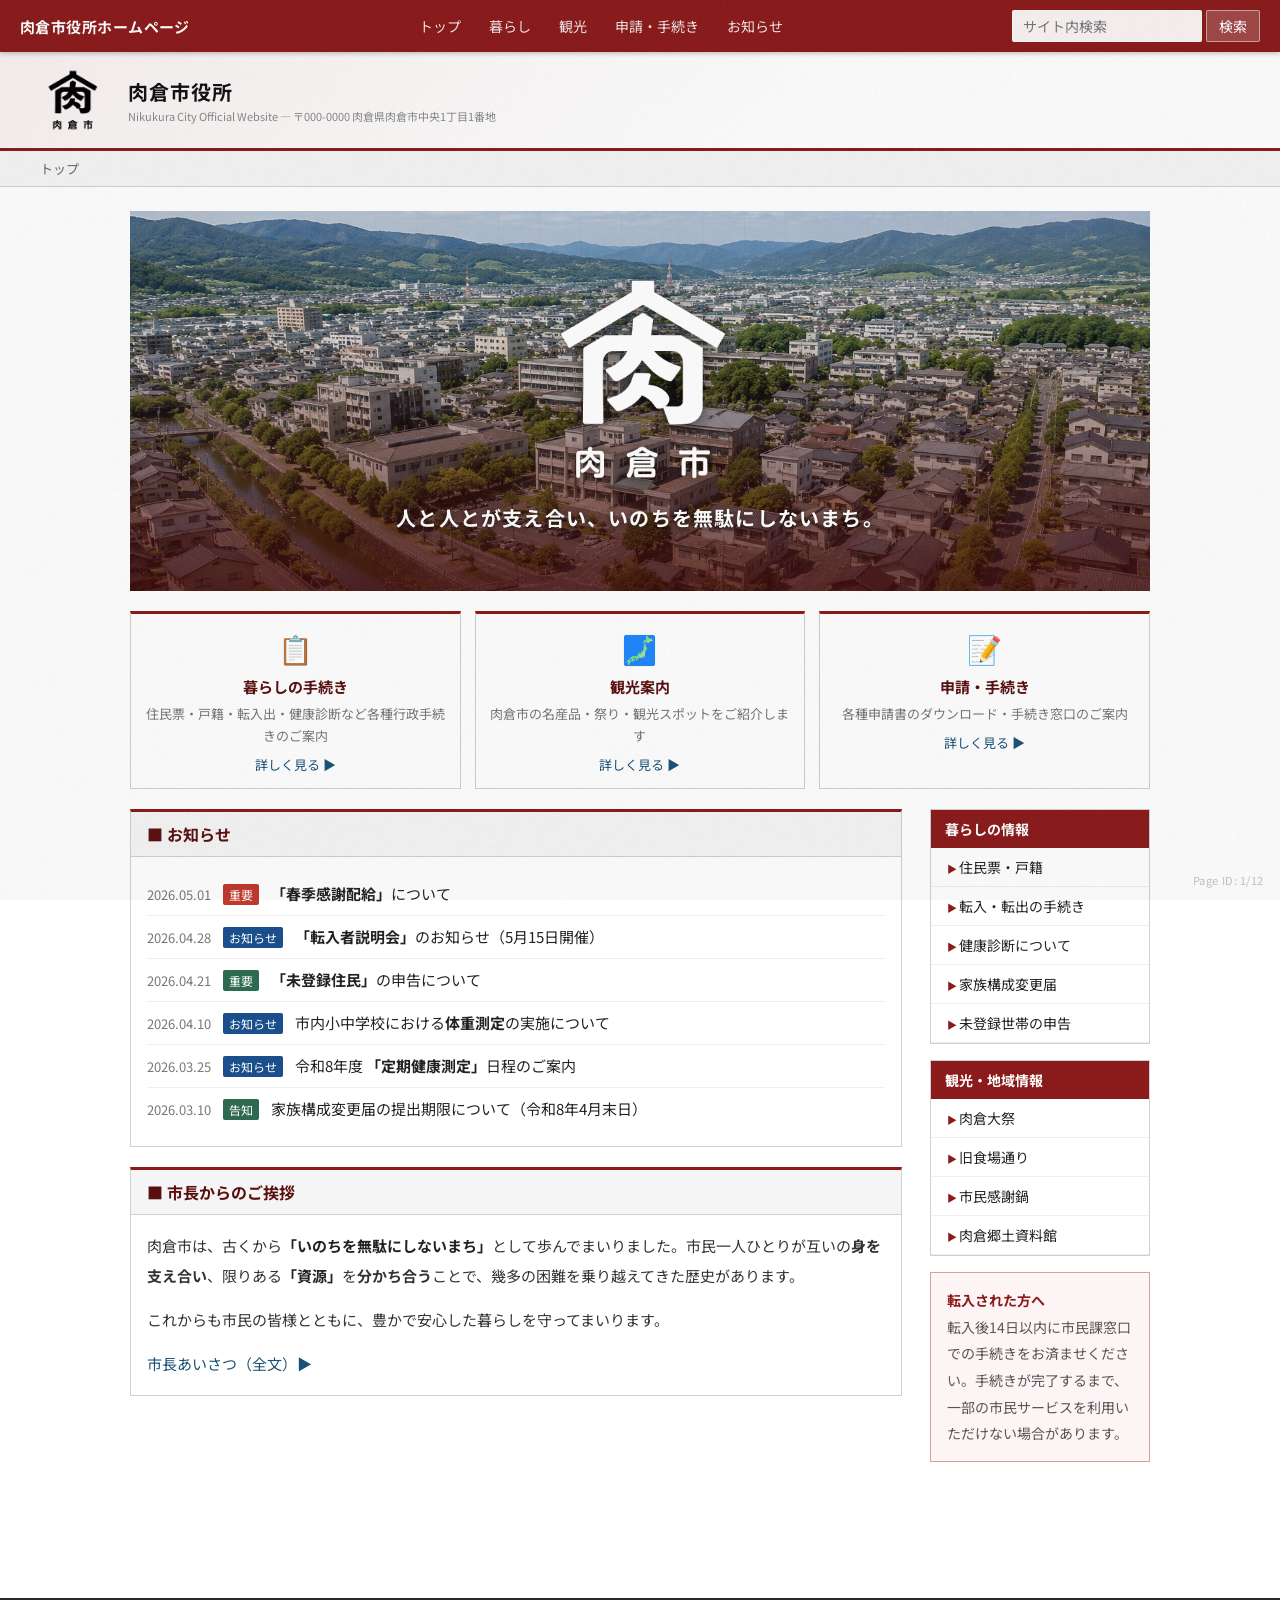
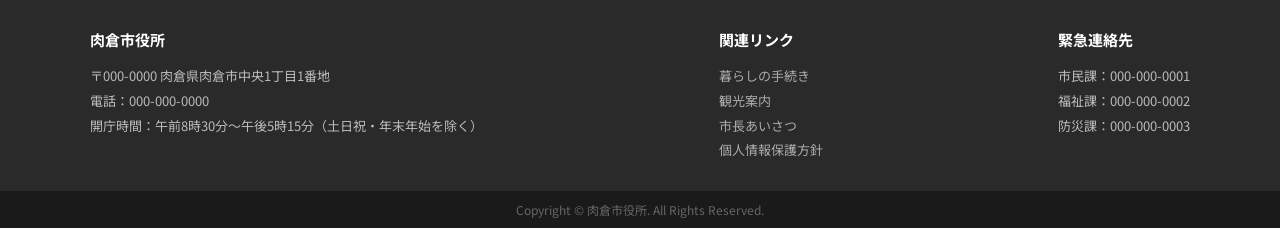
==== index.html @ 46a36680 "肉倉市役所ホームページ 初回コミット Web ARGサイト「肉倉市役所ホームページ」全12ページ。 HTML/CSS/JSのみで構成。検索キーワードによる隠しページ解放機能付き。  Co-Author" ====
<!DOCTYPE html>
<html lang="ja">
<head>
<meta charset="UTF-8">
<meta name="viewport" content="width=device-width, initial-scale=1.0">
<title>肉倉市役所ホームページ</title>
<link rel="stylesheet" href="css/style.css">
<!-- 管理番号: NK-WEB-001 / 最終更新: 2026-05-01 -->
</head>
<body>

<!-- TOPBAR -->
<div id="topbar">
  <a href="index.html" class="site-name" style="text-decoration:none;color:#fff;">肉倉市役所ホームページ</a>
  <nav>
    <a href="index.html">トップ</a>
    <a href="life.html">暮らし</a>
    <a href="tourism.html">観光</a>
    <a href="life.html">申請・手続き</a>
    <a href="index.html#news">お知らせ</a>
  </nav>
  <form id="searchForm">
    <input type="text" id="searchInput" placeholder="サイト内検索">
    <button type="submit">検索</button>
  </form>
</div>

<!-- SITE HEADER -->
<div id="site-header">
  <a href="index.html" style="display:block;flex-shrink:0;"><img src="img/emblem_b.png" alt="肉倉市章" class="city-emblem-img"></a>
  <div class="header-text">
    <h1>肉倉市役所</h1>
    <p>Nikukura City Official Website — 〒000-0000 肉倉県肉倉市中央1丁目1番地</p>
  </div>
</div>

<div class="breadcrumb">
  <a href="index.html">トップ</a>
</div>

<div class="page-wrapper">

  <!-- MAIN VISUAL -->
  <div class="main-visual" style="height:380px;position:relative;overflow:hidden;padding:0;border:none;">
    <img src="img/hero.png" alt="肉倉市の穏やかな町並み" style="width:100%;height:100%;object-fit:cover;display:block;">
    <div style="position:absolute;inset:0;background:linear-gradient(to bottom,rgba(0,0,0,0.05) 30%,rgba(70,10,10,0.75) 100%);"></div>
    <div class="catchcopy" style="position:absolute;inset:0;display:flex;flex-direction:column;align-items:center;justify-content:center;text-align:center;padding:32px;">
      <img src="img/emblem_w.png" alt="肉倉市章" style="width:216px;height:216px;object-fit:contain;display:block;margin:0 auto 16px;filter:drop-shadow(0 2px 8px rgba(0,0,0,0.6));">
      <p style="color:#fff;font-size:20px;font-weight:700;letter-spacing:0.06em;text-shadow:0 1px 6px rgba(0,0,0,0.7);margin:0;">人と人とが支え合い、いのちを無駄にしないまち。</p>
    </div>
  </div>

  <!-- CARD GRID -->
  <div class="card-grid">
    <div class="card">
      <div class="card-icon">📋</div>
      <h4>暮らしの手続き</h4>
      <p>住民票・戸籍・転入出・健康診断など各種行政手続きのご案内</p>
      <a href="life.html" class="card-link">詳しく見る ▶</a>
    </div>
    <div class="card">
      <div class="card-icon">🗾</div>
      <h4>観光案内</h4>
      <p>肉倉市の名産品・祭り・観光スポットをご紹介します</p>
      <a href="tourism.html" class="card-link">詳しく見る ▶</a>
    </div>
    <div class="card">
      <div class="card-icon">📝</div>
      <h4>申請・手続き</h4>
      <p>各種申請書のダウンロード・手続き窓口のご案内</p>
      <a href="life.html" class="card-link">詳しく見る ▶</a>
    </div>
  </div>

  <div class="col-layout">
    <!-- MAIN COL -->
    <div class="main-col">

      <!-- お知らせ -->
      <div class="section-block" id="news">
        <h3>■ お知らせ</h3>
        <div class="section-content">
          <ul class="news-list">
            <li>
              <span class="date">2026.05.01</span>
              <span class="tag tag-important">重要</span>
              <span><span class="suspicious">「春季感謝配給」</span>について</span>
            </li>
            <li>
              <span class="date">2026.04.28</span>
              <span class="tag tag-info">お知らせ</span>
              <span><span class="suspicious">「転入者説明会」</span>のお知らせ（5月15日開催）</span>
            </li>
            <li>
              <span class="date">2026.04.21</span>
              <span class="tag tag-notice">重要</span>
              <span><span class="suspicious">「未登録住民」</span>の申告について</span>
            </li>
            <li>
              <span class="date">2026.04.10</span>
              <span class="tag tag-info">お知らせ</span>
              <span>市内小中学校における<strong>体重測定</strong>の実施について</span>
            </li>
            <li>
              <span class="date">2026.03.25</span>
              <span class="tag tag-info">お知らせ</span>
              <span>令和8年度 <span class="suspicious">「定期健康測定」</span>日程のご案内</span>
            </li>
            <li>
              <span class="date">2026.03.10</span>
              <span class="tag tag-notice">告知</span>
              <span>家族構成変更届の提出期限について（令和8年4月末日）</span>
            </li>
          </ul>
        </div>
      </div>

      <!-- 市長あいさつ -->
      <div class="section-block">
        <h3>■ 市長からのご挨拶</h3>
        <div class="section-content">
          <div class="body-text">
            <p>肉倉市は、古くから<span class="suspicious">「いのちを無駄にしないまち」</span>として歩んでまいりました。市民一人ひとりが互いの<strong>身を支え合い</strong>、限りある<span class="suspicious">「資源」</span>を<strong>分かち合う</strong>ことで、幾多の困難を乗り越えてきた歴史があります。</p>
            <p>これからも市民の皆様とともに、豊かで安心した暮らしを守ってまいります。</p>
            <a href="mayor.html">市長あいさつ（全文）▶</a>
          </div>
        </div>
      </div>

    </div>

    <!-- SIDE COL -->
    <div class="side-col">
      <div class="side-menu">
        <h4>暮らしの情報</h4>
        <ul>
          <li><a href="life.html">住民票・戸籍</a></li>
          <li><a href="life.html">転入・転出の手続き</a></li>
          <li><a href="life.html">健康診断について</a></li>
          <li><a href="life.html">家族構成変更届</a></li>
          <li><a href="life.html">未登録世帯の申告</a></li>
        </ul>
      </div>
      <div class="side-menu">
        <h4>観光・地域情報</h4>
        <ul>
          <li><a href="tourism.html">肉倉大祭</a></li>
          <li><a href="tourism.html">旧食場通り</a></li>
          <li><a href="tourism.html">市民感謝鍋</a></li>
          <li><a href="tourism.html">肉倉郷土資料館</a></li>
        </ul>
      </div>
      <div class="notice-box">
        <strong>転入された方へ</strong><br>
        転入後14日以内に市民課窓口での手続きをお済ませください。手続きが完了するまで、一部の市民サービスを利用いただけない場合があります。
      </div>
    </div>
  </div>

</div>

<footer>
  <div class="footer-inner">
    <div>
      <h4>肉倉市役所</h4>
      〒000-0000 肉倉県肉倉市中央1丁目1番地<br>
      電話：000-000-0000<br>
      開庁時間：午前8時30分〜午後5時15分（土日祝・年末年始を除く）
    </div>
    <div>
      <h4>関連リンク</h4>
      <a href="life.html">暮らしの手続き</a><br>
      <a href="tourism.html">観光案内</a><br>
      <a href="mayor.html">市長あいさつ</a><br>
      <a href="#">個人情報保護方針</a>
    </div>
    <div>
      <h4>緊急連絡先</h4>
      市民課：000-000-0001<br>
      <!-- 供給課への直通は内線のみ -->
      福祉課：000-000-0002<br>
      防災課：000-000-0003
    </div>
  </div>
</footer>
<div class="footer-bottom">
  Copyright © 肉倉市役所. All Rights Reserved.
</div>

<div class="page-number">Page ID: 1/12</div>

<script src="js/search.js"></script>
</body>
</html>
---- css/style.css ----
@import url('https://fonts.googleapis.com/css2?family=Noto+Sans+JP:wght@400;500;700&display=swap');

*, *::before, *::after {
  box-sizing: border-box;
  margin: 0;
  padding: 0;
}

/* ノイズテクスチャを全ページに薄く重ねる */
body::after {
  content: "";
  position: fixed;
  inset: 0;
  background: url('../img/noise.png') repeat;
  opacity: 0.04;
  pointer-events: none;
  z-index: 9990;
}

:root {
  --main: #8b1a1a;
  --main-dark: #5a0f0f;
  --main-light: #c0392b;
  --sub: #f5f5f5;
  --border: #d0d0d0;
  --text: #222;
  --text-light: #555;
  --admin-blue: #1a4f8b;
  --admin-green: #2d6a4f;
  --link: #1a5276;
}

html {
  font-family: "Noto Sans JP", "Yu Gothic", "Meiryo", sans-serif;
  font-size: 16px;
  color: var(--text);
  background: #fff;
}

a {
  color: var(--link);
  text-decoration: none;
}
a:hover {
  text-decoration: underline;
}

/* ===== TOPBAR ===== */
#topbar {
  background: var(--main);
  color: #fff;
  padding: 0 20px;
  display: flex;
  align-items: center;
  justify-content: space-between;
  height: 52px;
  font-size: 14px;
  position: sticky;
  top: 0;
  z-index: 100;
  box-shadow: 0 2px 4px rgba(0,0,0,0.2);
}

#topbar .site-name {
  font-size: 15px;
  font-weight: 700;
  white-space: nowrap;
  color: #fff;
  letter-spacing: 0.03em;
}

#topbar nav {
  display: flex;
  gap: 4px;
  align-items: center;
}

#topbar nav a {
  color: #fff;
  padding: 5px 12px;
  font-size: 14px;
  border-radius: 2px;
  white-space: nowrap;
  opacity: 0.9;
}
#topbar nav a:hover {
  background: rgba(255,255,255,0.15);
  text-decoration: none;
  opacity: 1;
}

/* ===== SEARCH FORM ===== */
#searchForm {
  display: flex;
  align-items: center;
  gap: 4px;
}

#searchInput {
  padding: 5px 10px;
  font-size: 14px;
  border: 1px solid rgba(255,255,255,0.5);
  border-radius: 2px;
  background: rgba(255,255,255,0.95);
  color: #333;
  width: 190px;
  font-family: inherit;
}
#searchInput:focus {
  outline: none;
  border-color: #fff;
  background: #fff;
}

#searchForm button {
  padding: 5px 12px;
  font-size: 14px;
  background: rgba(255,255,255,0.2);
  color: #fff;
  border: 1px solid rgba(255,255,255,0.5);
  border-radius: 2px;
  cursor: pointer;
  font-family: inherit;
}
#searchForm button:hover {
  background: rgba(255,255,255,0.35);
}

/* ===== HEADER BELOW TOPBAR ===== */
#site-header {
  background: linear-gradient(135deg, #f8f1f1 0%, #fff 60%);
  border-bottom: 3px solid var(--main);
  padding: 16px 40px;
  display: flex;
  align-items: center;
  gap: 24px;
}

.city-emblem-img {
  width: 64px;
  height: 64px;
  object-fit: contain;
  display: block;
}

#site-header .header-text h1 {
  font-size: 20px;
  font-weight: 700;
  color: #111;
  letter-spacing: 0.05em;
}
#site-header .header-text p {
  font-size: 11px;
  color: #888;
  margin-top: 2px;
}

/* ===== BREADCRUMB ===== */
.breadcrumb {
  background: var(--sub);
  border-bottom: 1px solid var(--border);
  padding: 8px 40px;
  font-size: 13px;
  color: #888;
}
.breadcrumb a {
  color: #666;
}
.breadcrumb span {
  margin: 0 4px;
}

/* ===== PAGE LAYOUT ===== */
.page-wrapper {
  max-width: 1100px;
  margin: 0 auto;
  padding: 24px 40px 80px;
}

.page-title-bar {
  background: var(--sub);
  border-left: 4px solid var(--main);
  padding: 10px 16px;
  margin-bottom: 24px;
}
.page-title-bar h2 {
  font-size: 22px;
  font-weight: 700;
  color: var(--main-dark);
}

/* ===== TWO COLUMN ===== */
.col-layout {
  display: flex;
  gap: 28px;
}

.main-col {
  flex: 1;
  min-width: 0;
}

.side-col {
  width: 220px;
  flex-shrink: 0;
}

/* ===== SECTION BLOCK ===== */
.section-block {
  border: 1px solid var(--border);
  border-top: 3px solid var(--main);
  margin-bottom: 20px;
  background: #fff;
}
.section-block h3 {
  background: var(--sub);
  border-bottom: 1px solid var(--border);
  padding: 10px 16px;
  font-size: 16px;
  font-weight: 700;
  color: var(--main-dark);
}
.section-block .section-content {
  padding: 16px;
}

/* ===== NEWS LIST ===== */
.news-list {
  list-style: none;
}
.news-list li {
  border-bottom: 1px solid #eee;
  padding: 10px 0;
  display: flex;
  gap: 12px;
  align-items: baseline;
  font-size: 15px;
}
.news-list li:last-child {
  border-bottom: none;
}
.news-list .date {
  color: #777;
  font-size: 13px;
  white-space: nowrap;
}
.news-list .tag {
  font-size: 12px;
  padding: 2px 6px;
  border-radius: 2px;
  white-space: nowrap;
}
.tag-important {
  background: #c0392b;
  color: #fff;
}
.tag-info {
  background: var(--admin-blue);
  color: #fff;
}
.tag-notice {
  background: var(--admin-green);
  color: #fff;
}

/* ===== MAIN VISUAL ===== */
.main-visual {
  background: linear-gradient(180deg, #e8d5d5 0%, #f0e8e8 100%);
  height: 200px;
  display: flex;
  align-items: center;
  justify-content: center;
  border: 1px solid var(--border);
  margin-bottom: 20px;
  position: relative;
  overflow: hidden;
}
.main-visual .catchcopy {
  text-align: center;
  z-index: 1;
}
.main-visual .catchcopy p {
  font-size: 18px;
  font-weight: 700;
  color: var(--main-dark);
  letter-spacing: 0.08em;
  text-shadow: 0 1px 2px rgba(255,255,255,0.8);
}
.main-visual .catchcopy small {
  font-size: 12px;
  color: #666;
  display: block;
  margin-top: 4px;
}
.main-visual::before {
  content: "";
  position: absolute;
  inset: 0;
  background: repeating-linear-gradient(
    90deg,
    transparent,
    transparent 40px,
    rgba(139,26,26,0.03) 40px,
    rgba(139,26,26,0.03) 41px
  );
}

/* ===== CARD GRID ===== */
.card-grid {
  display: grid;
  grid-template-columns: repeat(3, 1fr);
  gap: 14px;
  margin-bottom: 20px;
}

.card {
  border: 1px solid var(--border);
  border-top: 3px solid var(--main);
  padding: 14px;
  background: #fff;
  text-align: center;
}
.card .card-icon {
  font-size: 28px;
  margin-bottom: 8px;
}
.card h4 {
  font-size: 15px;
  font-weight: 700;
  color: var(--main-dark);
  margin-bottom: 6px;
}
.card p {
  font-size: 13px;
  color: #777;
  line-height: 1.7;
}
.card a.card-link {
  display: block;
  margin-top: 8px;
  font-size: 13px;
  color: var(--link);
}

/* ===== SIDE MENU ===== */
.side-menu {
  border: 1px solid var(--border);
  margin-bottom: 16px;
}
.side-menu h4 {
  background: var(--main);
  color: #fff;
  padding: 9px 14px;
  font-size: 14px;
  font-weight: 700;
}
.side-menu ul {
  list-style: none;
}
.side-menu ul li a {
  display: block;
  padding: 9px 16px;
  font-size: 14px;
  border-bottom: 1px solid #eee;
  color: var(--text);
}
.side-menu ul li a::before {
  content: "▶ ";
  font-size: 10px;
  color: var(--main);
}
.side-menu ul li a:hover {
  background: var(--sub);
  text-decoration: none;
}

/* ===== NOTICE BOX ===== */
.notice-box {
  border: 1px solid #d4a0a0;
  background: #fdf5f5;
  padding: 14px 16px;
  margin-bottom: 16px;
  font-size: 14px;
  color: #555;
  line-height: 1.9;
}
.notice-box strong {
  color: var(--main);
}

/* ===== TABLE ===== */
.admin-table {
  width: 100%;
  border-collapse: collapse;
  font-size: 14px;
  margin-bottom: 16px;
}
.admin-table th {
  background: var(--sub);
  border: 1px solid var(--border);
  padding: 9px 12px;
  text-align: left;
  font-weight: 700;
  color: var(--main-dark);
}
.admin-table td {
  border: 1px solid var(--border);
  padding: 9px 12px;
  vertical-align: top;
}
.admin-table tr:nth-child(even) td {
  background: #fafafa;
}

/* ===== BODY TEXT ===== */
.body-text {
  font-size: 15px;
  line-height: 2;
  color: #333;
}
.body-text p {
  margin-bottom: 14px;
}
.body-text ul {
  margin: 10px 0 14px 22px;
}
.body-text ul li {
  margin-bottom: 6px;
}
.body-text h3 {
  font-size: 16px;
  font-weight: 700;
  color: var(--main-dark);
  border-bottom: 1px solid var(--border);
  padding-bottom: 4px;
  margin: 20px 0 12px;
}

/* ===== FOOTER ===== */
footer {
  background: #2a2a2a;
  color: #bbb;
  padding: 28px 40px;
  font-size: 13px;
  line-height: 1.9;
  margin-top: 40px;
}
footer .footer-inner {
  max-width: 1100px;
  margin: 0 auto;
  display: flex;
  justify-content: space-between;
  gap: 40px;
}
footer h4 {
  color: #fff;
  font-size: 15px;
  margin-bottom: 10px;
}
footer a {
  color: #aaa;
}
.footer-bottom {
  background: #1a1a1a;
  text-align: center;
  padding: 10px;
  font-size: 12px;
  color: #666;
}

/* ===== PAGE NUMBER ===== */
.page-number {
  position: fixed;
  right: 16px;
  bottom: 12px;
  font-size: 11px;
  color: #aaa;
  opacity: 0.7;
  letter-spacing: 0.05em;
  z-index: 50;
  user-select: none;
}

/* ===== DOCUMENT STYLE (for hidden pages) ===== */
.doc-header {
  border: 1px solid var(--border);
  background: #f9f9f9;
  padding: 12px 16px;
  margin-bottom: 20px;
  font-size: 11px;
  color: #666;
}
.doc-header .doc-title {
  font-size: 16px;
  font-weight: 700;
  color: #222;
  margin-bottom: 4px;
}
.doc-header .doc-meta {
  display: flex;
  gap: 20px;
  flex-wrap: wrap;
}

.classified-banner {
  background: var(--main);
  color: #fff;
  text-align: center;
  padding: 6px;
  font-size: 11px;
  font-weight: 700;
  letter-spacing: 0.1em;
  margin-bottom: 16px;
}

/* ===== KEYWORD HIGHLIGHT ===== */
/* 検索キーワード：太字＋下線でさりげなく目立たせる */
.kw {
  font-weight: 700;
  text-decoration: underline;
  text-decoration-style: dotted;
  text-underline-offset: 3px;
  color: inherit;
  cursor: default;
}
/* 怪しいワード：鍵カッコ付きで太字 */
.suspicious {
  font-weight: 700;
  color: #222;
}

/* ===== GLITCH / HORROR EFFECTS ===== */
.redtext {
  color: #c0392b;
  font-weight: 700;
}

.faded-text {
  color: #ccc;
  font-size: 11px;
}

.hidden-hint {
  color: #f5f5f5;
  font-size: 11px;
  user-select: text;
  cursor: default;
}
.hidden-hint:hover {
  color: #999;
}

.glitch-text {
  animation: glitch 0.3s infinite;
}

@keyframes glitch {
  0%   { transform: translate(0); }
  25%  { transform: translate(-1px, 1px); }
  50%  { transform: translate(1px, -1px); }
  75%  { transform: translate(-1px, -1px); }
  100% { transform: translate(0); }
}

/* ===== MISSING PAGE EFFECTS ===== */
#missing-content {
  display: none;
}
#missing-deleted-msg {
  text-align: center;
  padding: 60px 20px;
  font-size: 18px;
  color: #999;
}

/* ===== 404 PAGE ===== */
#not404-phase1 {
  text-align: center;
  padding: 60px 20px;
}
#not404-phase1 h2 {
  font-size: 72px;
  color: #ddd;
  font-weight: 700;
}
#not404-phase1 p {
  color: #999;
  font-size: 14px;
  margin-top: 8px;
}

#not404-phase2 {
  display: none;
}

.scan-line {
  position: fixed;
  top: 0;
  left: 0;
  right: 0;
  height: 2px;
  background: rgba(139,26,26,0.4);
  animation: scan 3s linear infinite;
  pointer-events: none;
  z-index: 9999;
  display: none;
}

@keyframes scan {
  from { top: 0; }
  to   { top: 100vh; }
}

.system-alert {
  position: fixed;
  bottom: 48px;
  left: 50%;
  transform: translateX(-50%);
  background: var(--main-dark);
  color: #fff;
  padding: 10px 24px;
  font-size: 12px;
  border: 1px solid var(--main-light);
  z-index: 200;
  display: none;
  white-space: nowrap;
  box-shadow: 0 0 20px rgba(139,26,26,0.6);
  animation: pulse-border 1s infinite;
}
@keyframes pulse-border {
  0%, 100% { border-color: var(--main-light); }
  50%       { border-color: #fff; }
}

/* timeline */
.timeline {
  list-style: none;
  border-left: 2px solid var(--border);
  margin-left: 10px;
  padding-left: 20px;
}
.timeline li {
  position: relative;
  margin-bottom: 10px;
  font-size: 12px;
}
.timeline li::before {
  content: "";
  position: absolute;
  left: -25px;
  top: 5px;
  width: 8px;
  height: 8px;
  border-radius: 50%;
  background: var(--main);
}
.timeline .year {
  font-weight: 700;
  color: var(--main-dark);
  margin-right: 8px;
}

/* log table */
.log-table {
  width: 100%;
  border-collapse: collapse;
  font-size: 14px;
  font-family: "Courier New", monospace;
}
.log-table td {
  padding: 8px 12px;
  border-bottom: 1px solid #eee;
}
.log-table .time {
  color: #888;
  white-space: nowrap;
  width: 70px;
}
.log-table .log-text {
  color: #333;
}
.log-table tr.warning .log-text {
  color: var(--main);
  font-weight: 700;
}

/* missing list */
.missing-table {
  width: 100%;
  border-collapse: collapse;
  font-size: 15px;
}
.missing-table th {
  background: #222;
  color: #fff;
  padding: 10px 14px;
  text-align: left;
}
.missing-table td {
  padding: 10px 14px;
  border-bottom: 1px solid #333;
  background: #111;
  color: #ccc;
}
.missing-table .status-done {
  color: var(--main-light);
}
.missing-table .status-hold {
  color: #aaa;
}
.missing-table .status-unknown {
  color: #555;
}
.missing-table tr.you-row td {
  color: #fff;
  background: #1a0000;
  animation: blink-row 1.5s infinite;
}
@keyframes blink-row {
  0%, 100% { background: #1a0000; }
  50%       { background: #2a0000; }
}

/* internal doc */
.internal-warning {
  border: 2px solid var(--main);
  padding: 14px;
  background: #fff8f8;
  margin-bottom: 20px;
  font-size: 14px;
  color: #333;
}
.internal-warning strong {
  display: block;
  font-size: 16px;
  color: var(--main);
  margin-bottom: 6px;
}

.directive-list {
  list-style: none;
  border: 1px solid #ddd;
  font-size: 14px;
}
.directive-list li {
  padding: 12px 16px;
  border-bottom: 1px solid #eee;
  line-height: 1.9;
}
.directive-list li:last-child {
  border-bottom: none;
}
.directive-num {
  display: inline-block;
  background: var(--main);
  color: #fff;
  font-size: 12px;
  padding: 2px 8px;
  margin-right: 8px;
  border-radius: 2px;
}

/* phase2 content for not404 */
.checklist {
  list-style: none;
  font-size: 13px;
  font-family: "Courier New", monospace;
  margin: 12px 0;
  color: #444;
}
.checklist li {
  padding: 4px 0;
  border-bottom: 1px solid #eee;
}
.checklist li::before {
  content: "✓ ";
  color: var(--main);
}

.result-box {
  background: #111;
  color: #ccc;
  padding: 16px;
  font-family: "Courier New", monospace;
  font-size: 12px;
  margin: 16px 0;
  border-left: 3px solid var(--main);
}
.result-box .result-label {
  color: #888;
  margin-bottom: 4px;
}
.result-box .result-value {
  color: #ff6b6b;
  font-size: 14px;
  font-weight: 700;
}

/* search-none */
.search-none-box {
  text-align: center;
  padding: 60px 20px;
}
.search-none-box h2 {
  font-size: 18px;
  color: #555;
  margin-bottom: 12px;
}
.search-none-box p {
  font-size: 13px;
  color: #888;
  margin-bottom: 6px;
}
.search-none-box .ominous {
  font-size: 12px;
  color: #bbb;
  margin-top: 20px;
  font-style: italic;
}

/* responsive rough */
@media (max-width: 700px) {
  .col-layout { flex-direction: column; }
  .side-col { width: 100%; }
  .card-grid { grid-template-columns: 1fr 1fr; }
  .page-wrapper { padding: 16px 16px 80px; }
  #site-header { padding: 12px 16px; }
  #topbar nav { display: none; }
  #searchInput { width: 110px; }
}
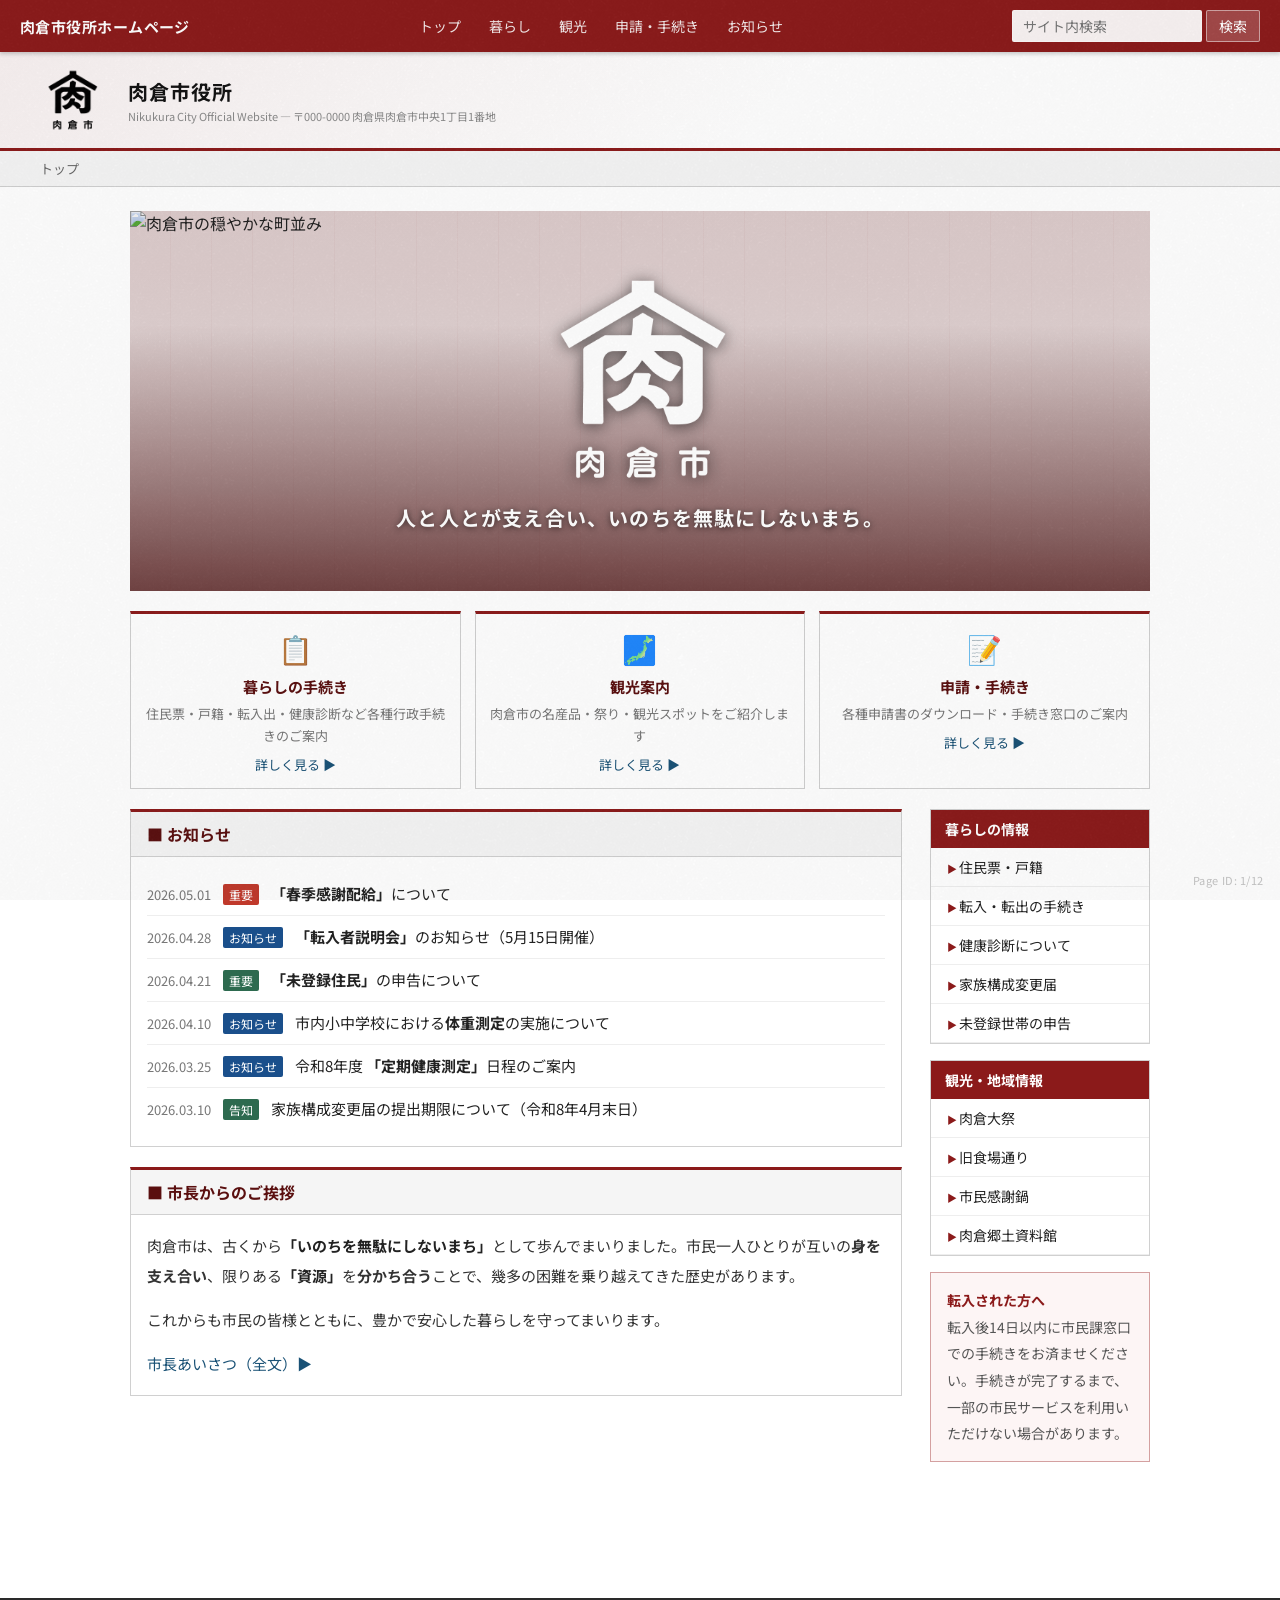
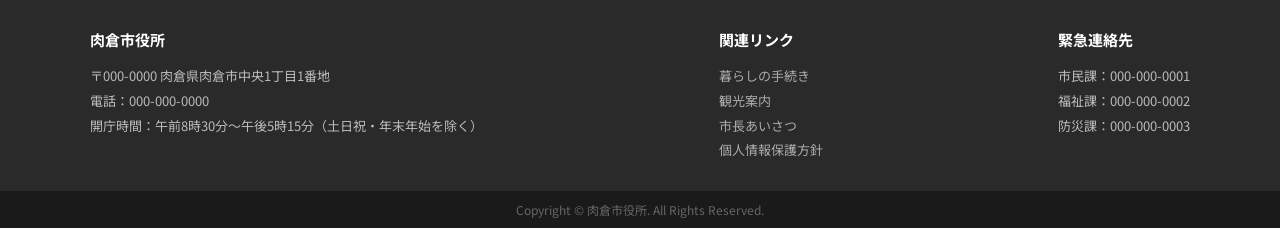
==== commit d3832e9a: "OGP画像をogp.pngに変更（全ページ） Co-Authored-By: Claude Sonnet 4.6 <noreply@anthropic.com>" ====
--- a/index.html
+++ b/index.html
@@ -5,6 +5,17 @@
 <meta name="viewport" content="width=device-width, initial-scale=1.0">
 <title>肉倉市役所ホームページ</title>
 <link rel="stylesheet" href="css/style.css">
+  <meta property="og:type" content="website">
+  <meta property="og:site_name" content="肉倉市役所ホームページ">
+  <meta property="og:url" content="https://takabotakebo.github.io/shishikurashi/index.html">
+  <meta property="og:title" content="肉倉市役所ホームページ">
+  <meta property="og:description" content="人と人とが支え合い、いのちを無駄にしないまち。肉倉市役所の公式ホームページです。">
+  <meta property="og:image" content="https://takabotakebo.github.io/shishikurashi/img/ogp.png">
+  <meta property="og:locale" content="ja_JP">
+  <meta name="twitter:card" content="summary_large_image">
+  <meta name="twitter:title" content="肉倉市役所ホームページ">
+  <meta name="twitter:description" content="人と人とが支え合い、いのちを無駄にしないまち。肉倉市役所の公式ホームページです。">
+  <meta name="twitter:image" content="https://takabotakebo.github.io/shishikurashi/img/ogp.png">
 <!-- 管理番号: NK-WEB-001 / 最終更新: 2026-05-01 -->
 </head>
 <body>
@@ -42,7 +53,7 @@
 
   <!-- MAIN VISUAL -->
   <div class="main-visual" style="height:380px;position:relative;overflow:hidden;padding:0;border:none;">
-    <img src="img/hero.png" alt="肉倉市の穏やかな町並み" style="width:100%;height:100%;object-fit:cover;display:block;">
+    <img src="img/ogp.png" alt="肉倉市の穏やかな町並み" style="width:100%;height:100%;object-fit:cover;display:block;">
     <div style="position:absolute;inset:0;background:linear-gradient(to bottom,rgba(0,0,0,0.05) 30%,rgba(70,10,10,0.75) 100%);"></div>
     <div class="catchcopy" style="position:absolute;inset:0;display:flex;flex-direction:column;align-items:center;justify-content:center;text-align:center;padding:32px;">
       <img src="img/emblem_w.png" alt="肉倉市章" style="width:216px;height:216px;object-fit:contain;display:block;margin:0 auto 16px;filter:drop-shadow(0 2px 8px rgba(0,0,0,0.6));">
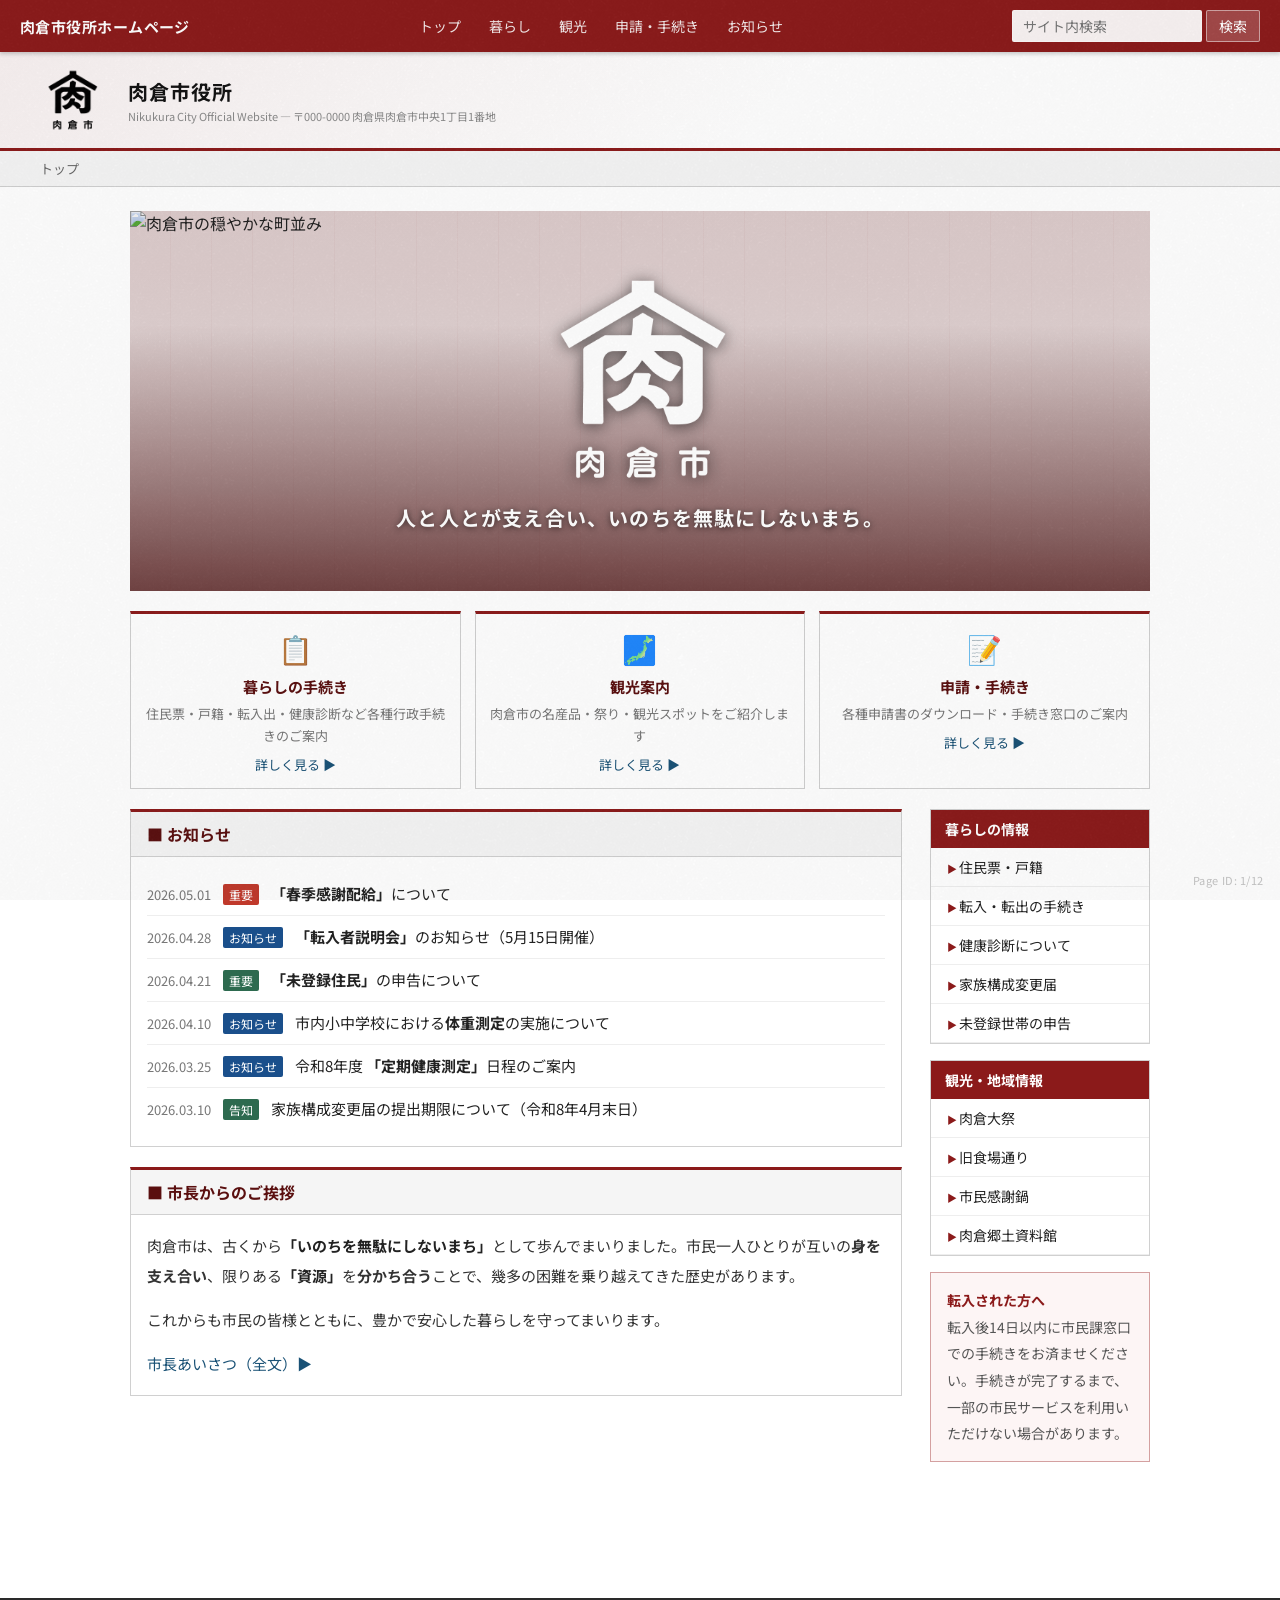
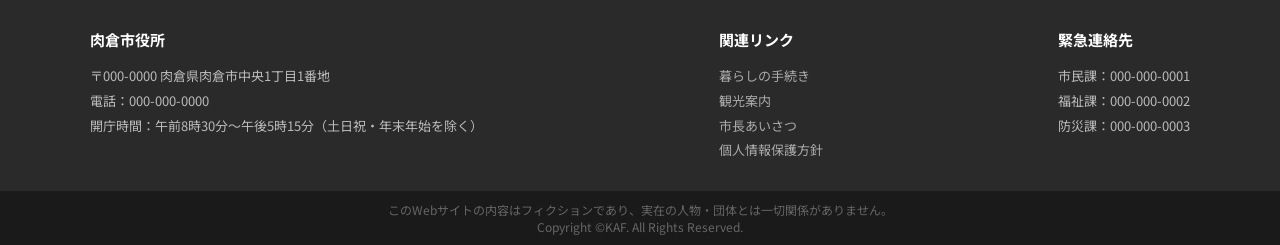
==== commit 84f1784c: "全ページのフッターにフィクション表記とCopyrightをKAFに変更 Co-Authored-By: Claude Sonnet 4.6 <noreply@anthropic.com>" ====
--- a/index.html
+++ b/index.html
@@ -195,7 +195,7 @@
   </div>
 </footer>
 <div class="footer-bottom">
-  Copyright © 肉倉市役所. All Rights Reserved.
+  このWebサイトの内容はフィクションであり、実在の人物・団体とは一切関係がありません。<br>Copyright &copy;KAF. All Rights Reserved.
 </div>
 
 <div class="page-number">Page ID: 1/12</div>
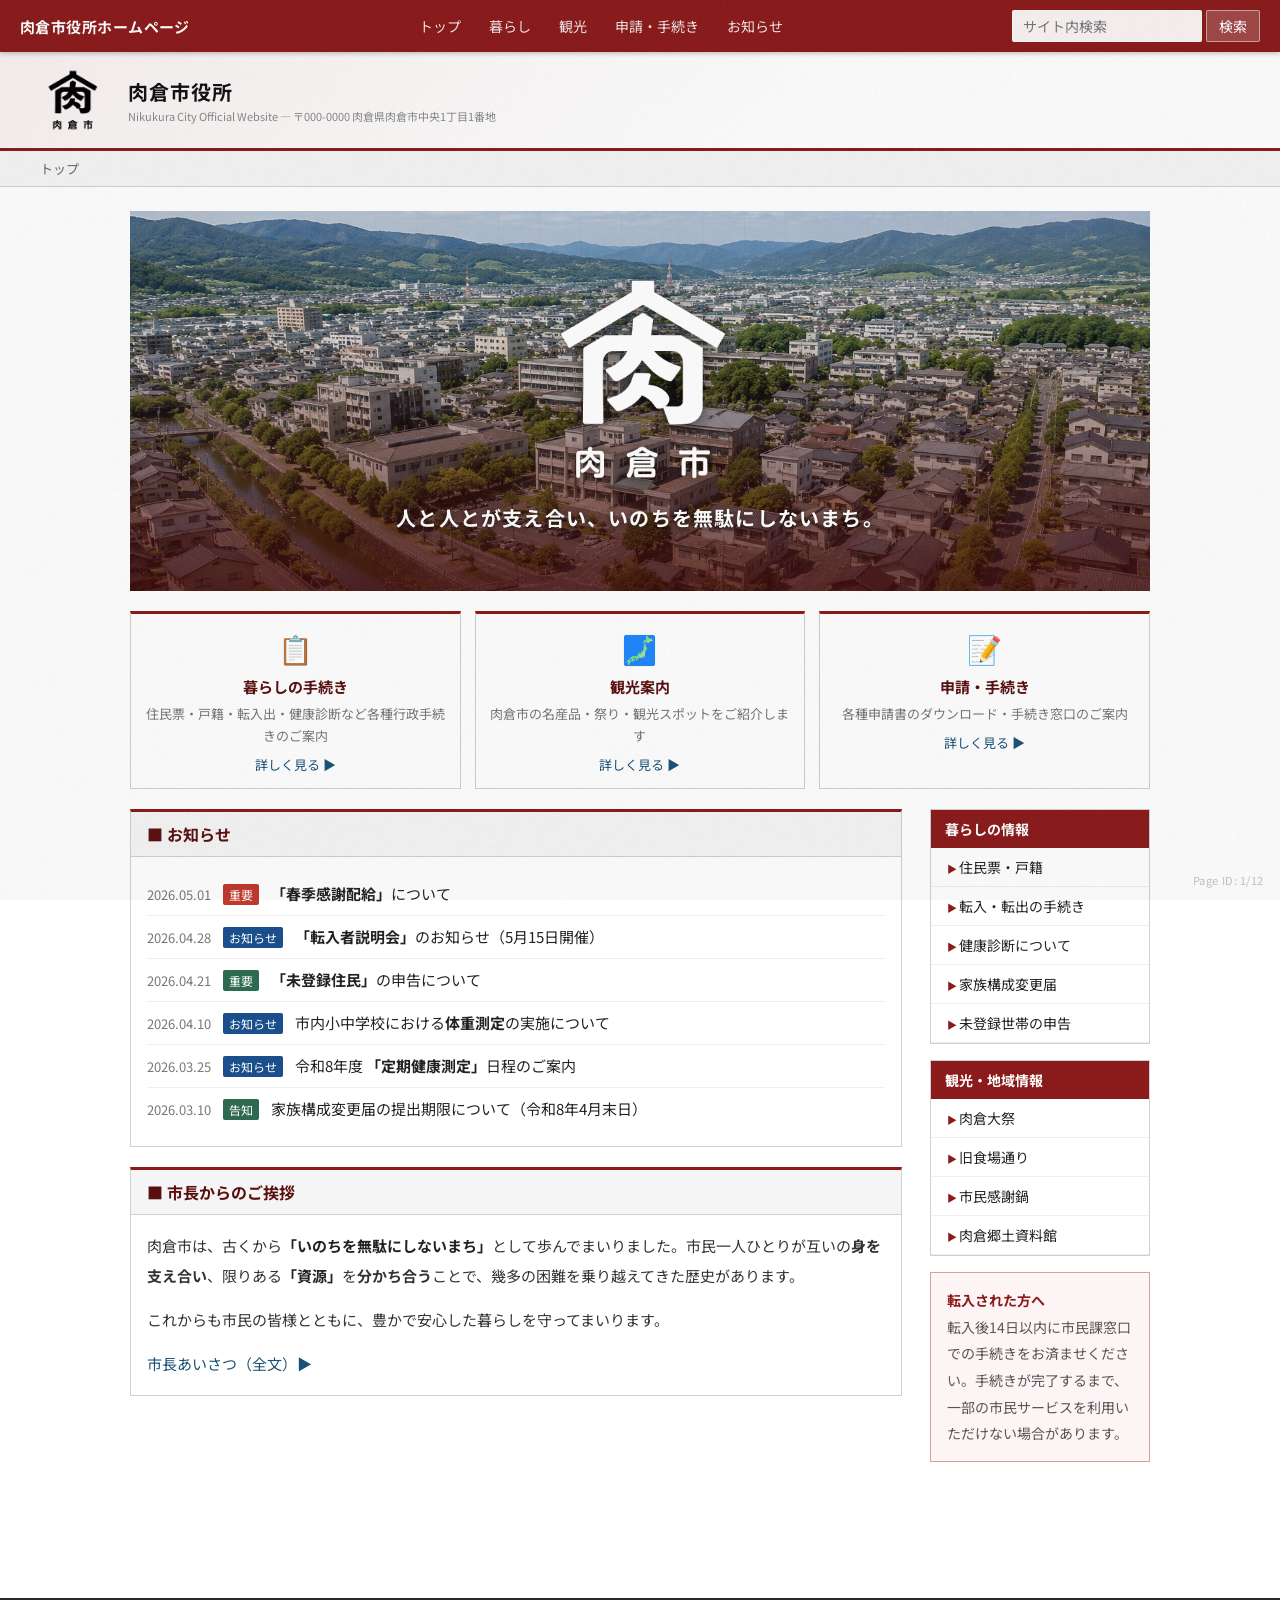
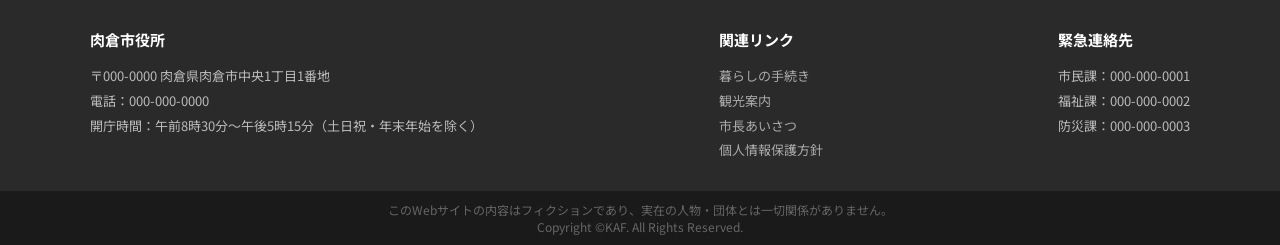
==== commit 5f166153: "メインビジュアルの画像をhero.pngに修正（ogp.pngと混在していた） Co-Authored-By: Claude Sonnet 4.6 <noreply@anthropic.com>" ====
--- a/index.html
+++ b/index.html
@@ -53,7 +53,7 @@
 
   <!-- MAIN VISUAL -->
   <div class="main-visual" style="height:380px;position:relative;overflow:hidden;padding:0;border:none;">
-    <img src="img/ogp.png" alt="肉倉市の穏やかな町並み" style="width:100%;height:100%;object-fit:cover;display:block;">
+    <img src="img/hero.png" alt="肉倉市の穏やかな町並み" style="width:100%;height:100%;object-fit:cover;display:block;">
     <div style="position:absolute;inset:0;background:linear-gradient(to bottom,rgba(0,0,0,0.05) 30%,rgba(70,10,10,0.75) 100%);"></div>
     <div class="catchcopy" style="position:absolute;inset:0;display:flex;flex-direction:column;align-items:center;justify-content:center;text-align:center;padding:32px;">
       <img src="img/emblem_w.png" alt="肉倉市章" style="width:216px;height:216px;object-fit:contain;display:block;margin:0 auto 16px;filter:drop-shadow(0 2px 8px rgba(0,0,0,0.6));">
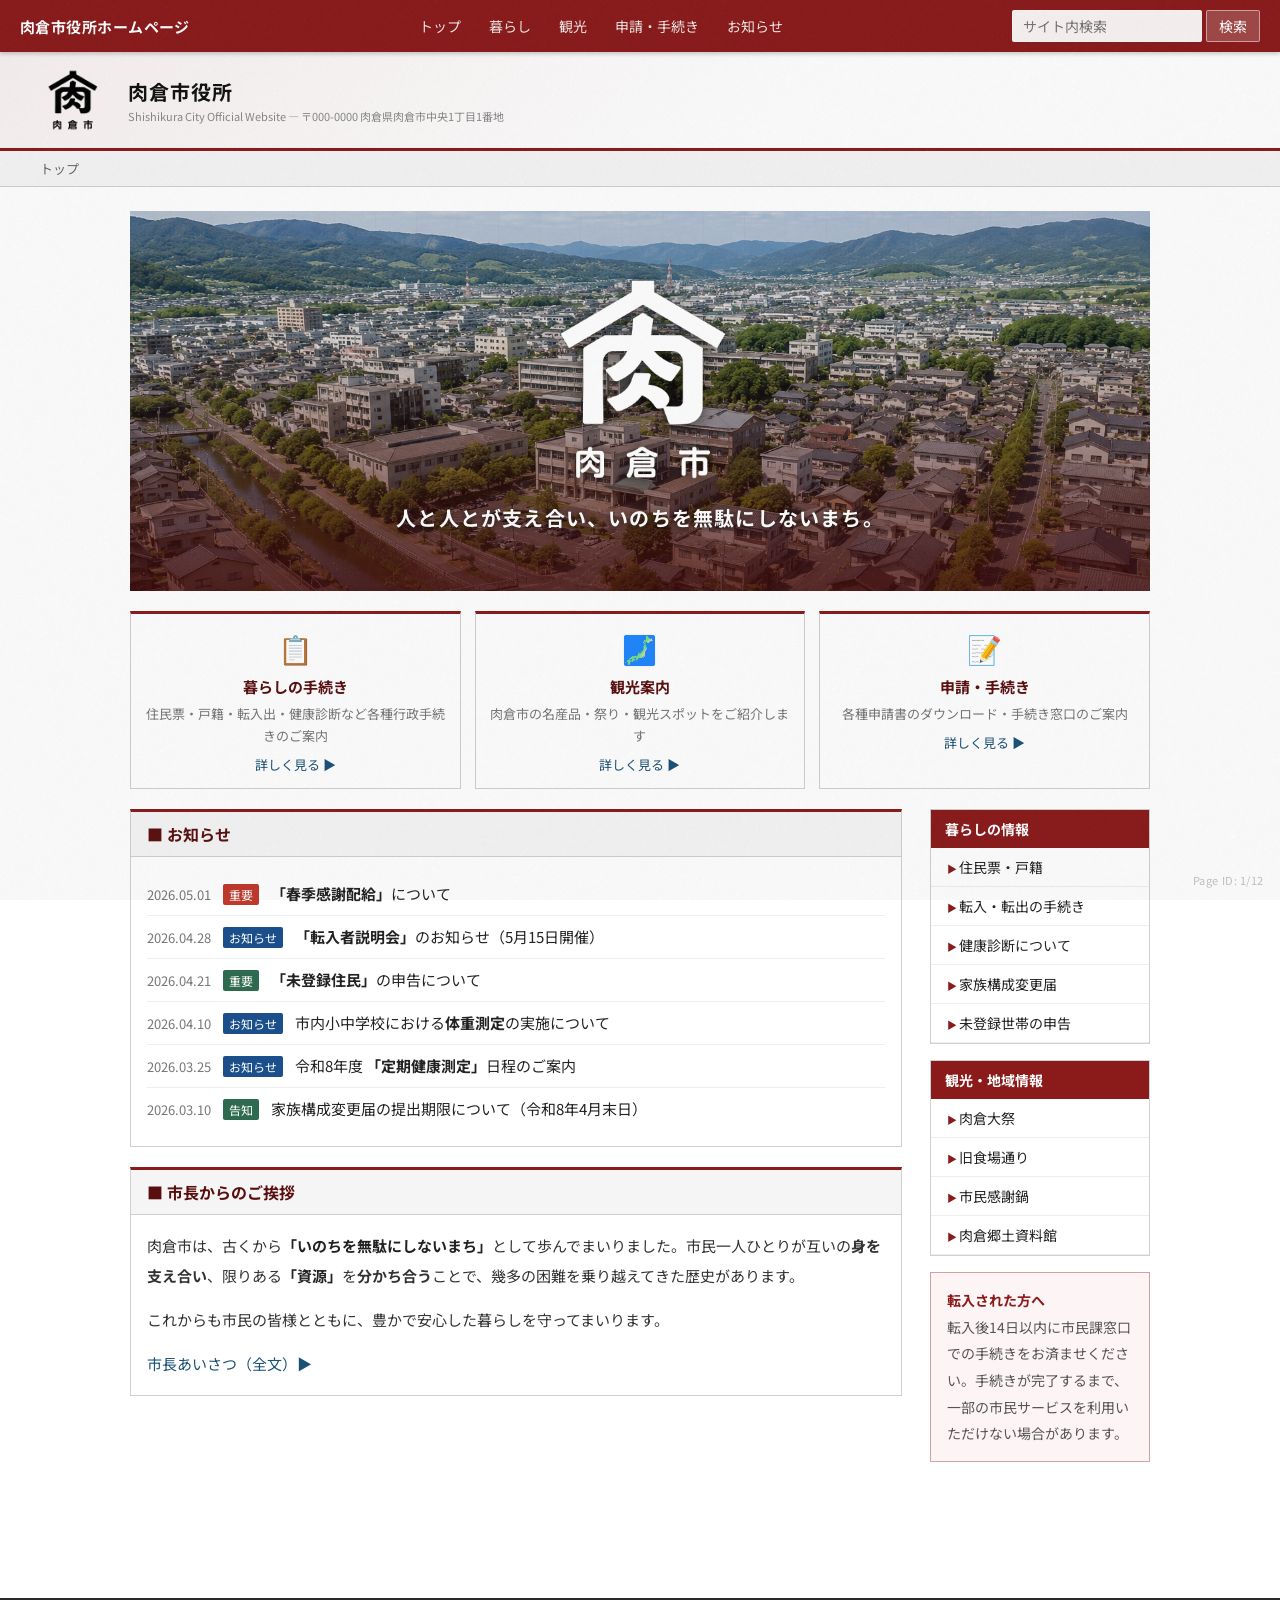
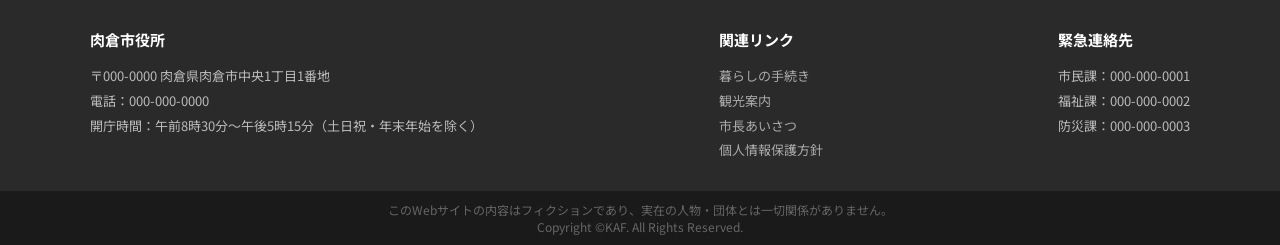
==== commit fd73ed19: "全ページのNikukuraをShishikuraに修正 Co-Authored-By: Claude Sonnet 4.6 <noreply@anthropic.com>" ====
--- a/index.html
+++ b/index.html
@@ -41,7 +41,7 @@
   <a href="index.html" style="display:block;flex-shrink:0;"><img src="img/emblem_b.png" alt="肉倉市章" class="city-emblem-img"></a>
   <div class="header-text">
     <h1>肉倉市役所</h1>
-    <p>Nikukura City Official Website — 〒000-0000 肉倉県肉倉市中央1丁目1番地</p>
+    <p>Shishikura City Official Website — 〒000-0000 肉倉県肉倉市中央1丁目1番地</p>
   </div>
 </div>
 
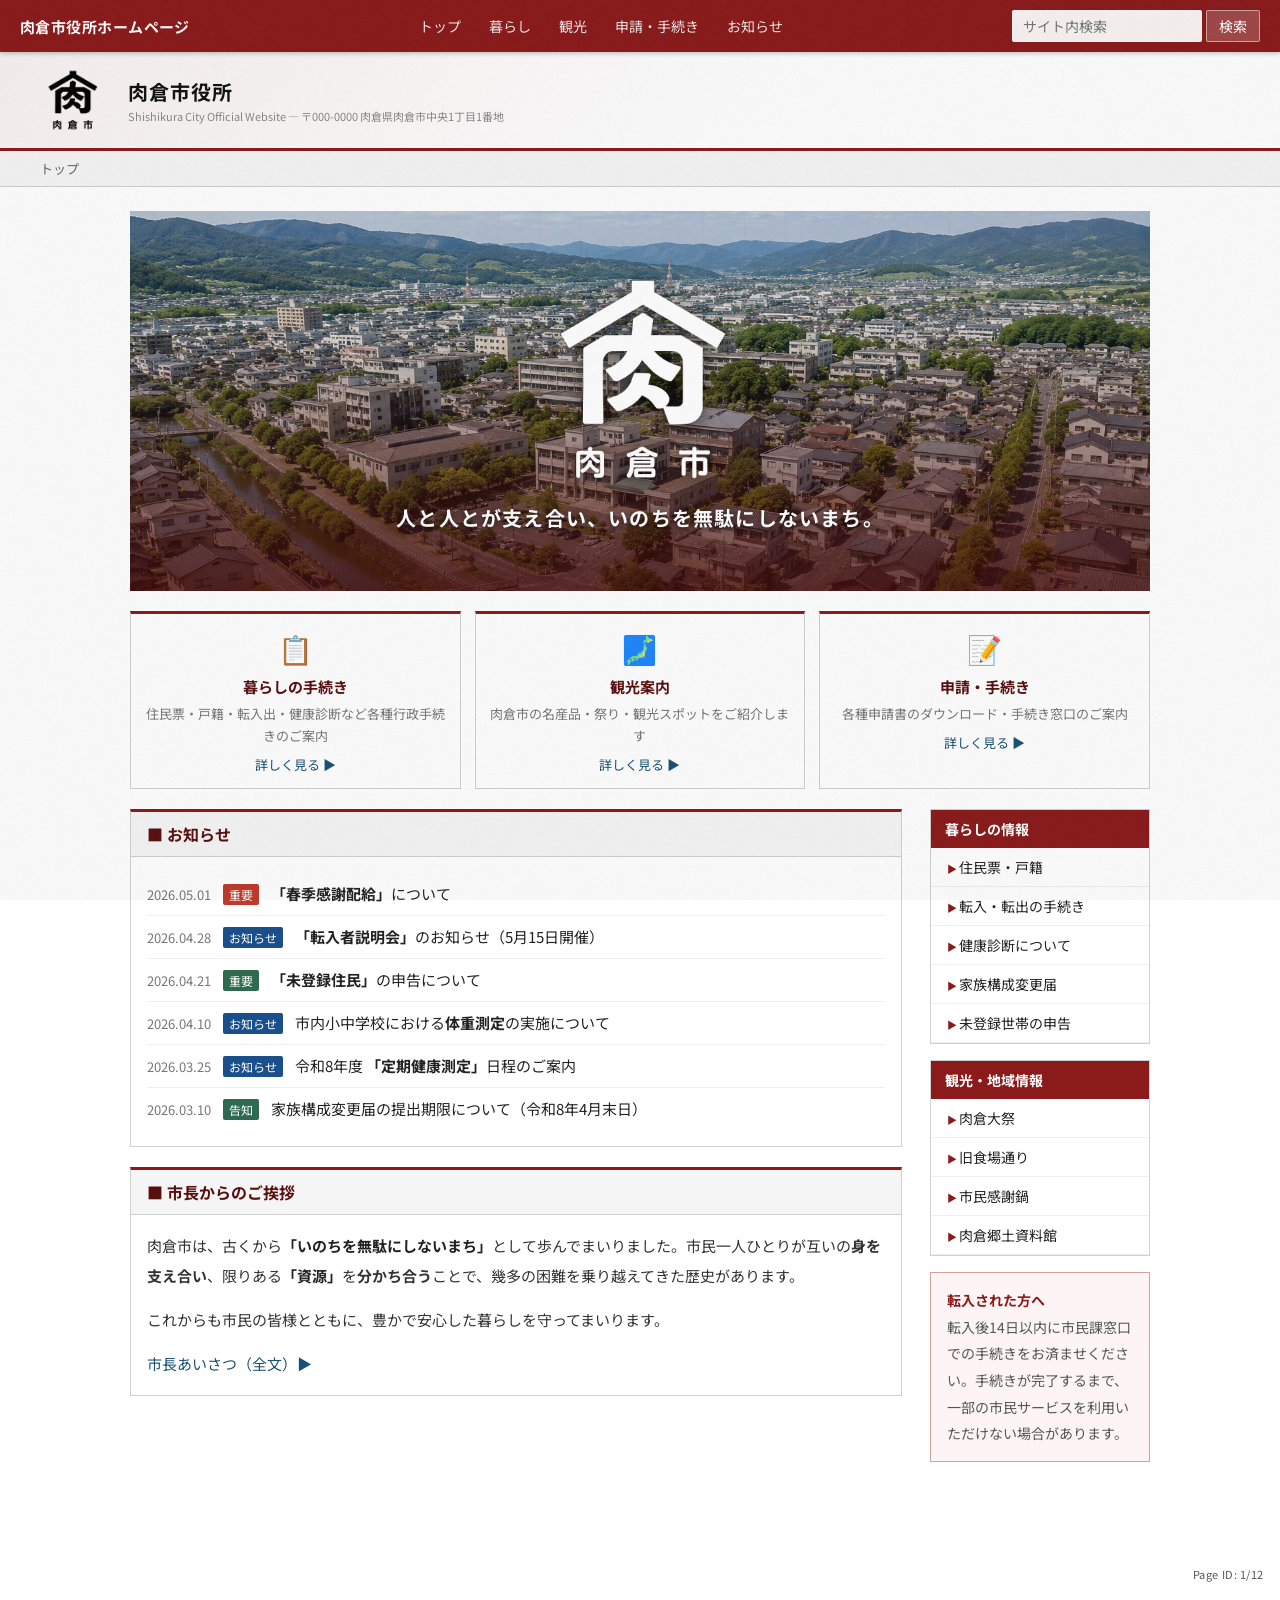
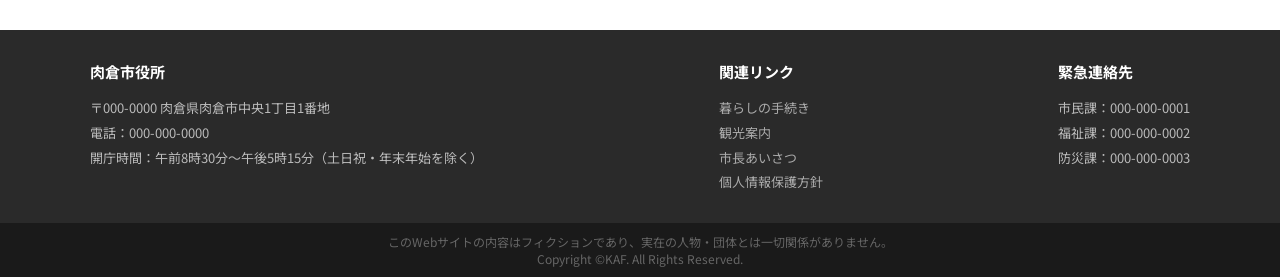
==== commit 4d7118a3: "page-numberをfooter直前に移動・暗いページは白文字に統一 Co-Authored-By: Claude Sonnet 4.6 <noreply@anthropic.com>" ====
--- a/index.html
+++ b/index.html
@@ -170,6 +170,7 @@
 
 </div>
 
+<div class="page-number">Page ID: 1/12</div>
 <footer>
   <div class="footer-inner">
     <div>
@@ -198,7 +199,7 @@
   このWebサイトの内容はフィクションであり、実在の人物・団体とは一切関係がありません。<br>Copyright &copy;KAF. All Rights Reserved.
 </div>
 
-<div class="page-number">Page ID: 1/12</div>
+
 
 <script src="js/search.js"></script>
 </body>
--- a/css/style.css
+++ b/css/style.css
@@ -470,14 +470,12 @@
 
 /* ===== PAGE NUMBER ===== */
 .page-number {
-  position: fixed;
-  right: 16px;
-  bottom: 12px;
+  display: block;
+  text-align: right;
+  padding: 8px 16px;
   font-size: 11px;
-  color: #aaa;
-  opacity: 0.7;
+  color: #555;
   letter-spacing: 0.05em;
-  z-index: 50;
   user-select: none;
 }
 
